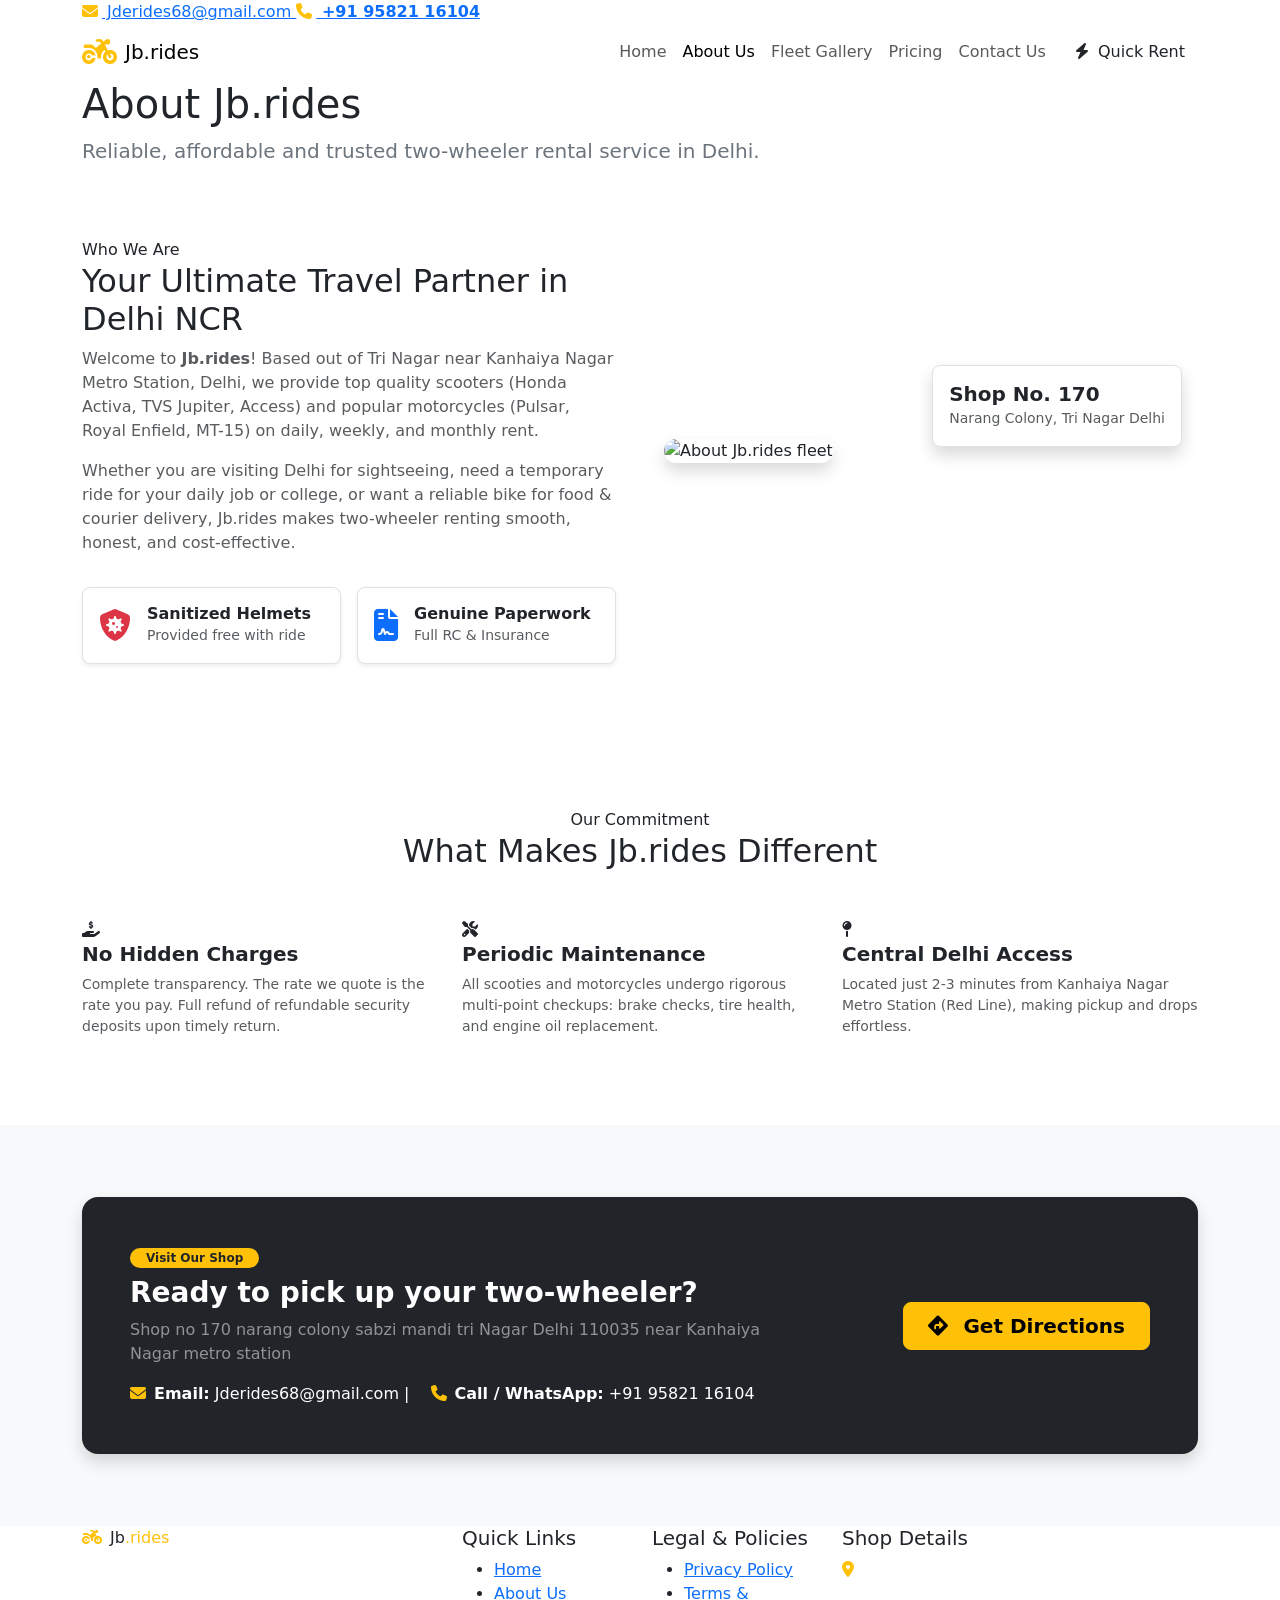
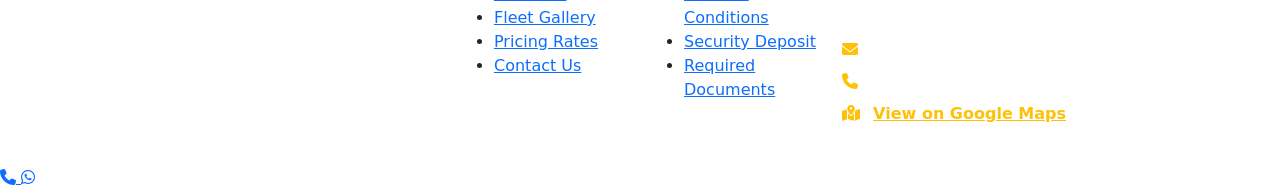
==== about.html @ 17b10fa1 "all pagfes add all pages add" ====
﻿<!DOCTYPE html>
<html lang="en">
<head>
  <meta charset="UTF-8">
  <meta name="viewport" content="width=device-width, initial-scale=1.0">
  <title>About Us - Jb.rides | Scooty & Bike Rentals in Delhi</title>
  <meta name="description" content="Learn more about Jb.rides - Delhi's trusted two-wheeler rental hub located at Tri Nagar near Kanhaiya Nagar Metro Station.">
  <!-- Bootstrap 5 CSS -->
  <link href="https://cdn.jsdelivr.net/npm/bootstrap@5.3.3/dist/css/bootstrap.min.css" rel="stylesheet">
  <!-- Font Awesome -->
  <link rel="stylesheet" href="https://cdnjs.cloudflare.com/ajax/libs/font-awesome/6.5.1/css/all.min.css">
  <!-- Google Fonts -->
  <link rel="preconnect" href="https://fonts.googleapis.com">
  <link rel="preconnect" href="https://fonts.gstatic.com" crossorigin>
  <link href="https://fonts.googleapis.com/css2?family=Poppins:wght@300;400;500;600;700;800&display=swap" rel="stylesheet">
  <!-- Custom CSS -->
  <link rel="stylesheet" href="css/style.css">
</head>
<body>

  <!-- Top Notification Bar (Location removed, mail & phone aligned to right) -->
  <div class="top-bar">
    <div class="container">
      <div class="top-bar-container">
        <a href="mailto:Jderides68@gmail.com">
          <i class="fa-solid fa-envelope me-1 text-warning"></i> Jderides68@gmail.com
        </a>
        <a href="tel:+919582116104" class="fw-semibold">
          <i class="fa-solid fa-phone me-1 text-warning"></i> +91 95821 16104
        </a>
      </div>
    </div>
  </div>

  <!-- Navbar -->
  <nav class="navbar navbar-expand-lg navbar-light navbar-custom sticky-top">
    <div class="container">
      <a class="navbar-brand d-flex align-items-center" href="index.html">
        <i class="fa-solid fa-motorcycle text-warning me-2 fs-3"></i>
        <span>Jb<span class="brand-badge">.rides</span></span>
      </a>
      <button class="navbar-toggler" type="button" data-bs-toggle="collapse" data-bs-target="#navbarMain">
        <span class="navbar-toggler-icon"></span>
      </button>
      <div class="collapse navbar-collapse" id="navbarMain">
        <ul class="navbar-nav ms-auto mb-2 mb-lg-0 align-items-lg-center">
          <li class="nav-item"><a class="nav-link" href="index.html">Home</a></li>
          <li class="nav-item"><a class="nav-link active" href="about.html">About Us</a></li>
          <li class="nav-item"><a class="nav-link" href="gallery.html">Fleet Gallery</a></li>
          <li class="nav-item"><a class="nav-link" href="pricing.html">Pricing</a></li>
          <li class="nav-item"><a class="nav-link" href="contact.html">Contact Us</a></li>
          <li class="nav-item ms-lg-2">
            <button class="btn btn-primary-custom" data-bs-toggle="modal" data-bs-target="#autoContactModal">
              <i class="fa-solid fa-bolt me-1"></i> Quick Rent
            </button>
          </li>
        </ul>
      </div>
    </div>
  </nav>

  <!-- Page Header -->
  <section class="page-header-banner">
    <div class="container">
      <h1>About Jb.rides</h1>
      <p class="lead mb-0 text-secondary">Reliable, affordable and trusted two-wheeler rental service in Delhi.</p>
    </div>
  </section>

  <!-- Story & About Content -->
  <section class="py-5">
    <div class="container py-4">
      <div class="row align-items-center g-5">
        <div class="col-lg-6">
          <span class="section-badge">Who We Are</span>
          <h2 class="section-title">Your Ultimate Travel Partner in Delhi NCR</h2>
          <p class="text-muted">
            Welcome to <strong>Jb.rides</strong>! Based out of Tri Nagar near Kanhaiya Nagar Metro Station, Delhi, we provide top quality scooters (Honda Activa, TVS Jupiter, Access) and popular motorcycles (Pulsar, Royal Enfield, MT-15) on daily, weekly, and monthly rent.
          </p>
          <p class="text-muted">
            Whether you are visiting Delhi for sightseeing, need a temporary ride for your daily job or college, or want a reliable bike for food & courier delivery, Jb.rides makes two-wheeler renting smooth, honest, and cost-effective.
          </p>

          <div class="row g-3 mt-3">
            <div class="col-sm-6">
              <div class="d-flex align-items-center gap-3 p-3 bg-white rounded-3 shadow-sm border">
                <i class="fa-solid fa-shield-virus fs-2 text-danger"></i>
                <div>
                  <h6 class="fw-bold mb-0">Sanitized Helmets</h6>
                  <small class="text-muted">Provided free with ride</small>
                </div>
              </div>
            </div>
            <div class="col-sm-6">
              <div class="d-flex align-items-center gap-3 p-3 bg-white rounded-3 shadow-sm border">
                <i class="fa-solid fa-file-contract fs-2 text-primary"></i>
                <div>
                  <h6 class="fw-bold mb-0">Genuine Paperwork</h6>
                  <small class="text-muted">Full RC & Insurance</small>
                </div>
              </div>
            </div>
          </div>
        </div>

        <div class="col-lg-6">
          <div class="position-relative">
            <img src="https://images.unsplash.com/photo-1558981403-c5f9899a28bc?auto=format&fit=crop&w=800&q=80" alt="About Jb.rides fleet" class="img-fluid rounded-4 shadow">
            <div class="position-absolute bottom-0 end-0 bg-white p-3 rounded-3 shadow m-3 border">
              <h5 class="fw-bold mb-0 text-dark">Shop No. 170</h5>
              <small class="text-muted">Narang Colony, Tri Nagar Delhi</small>
            </div>
          </div>
        </div>
      </div>
    </div>
  </section>

  <!-- Core Values -->
  <section class="py-5 bg-white">
    <div class="container py-4">
      <div class="text-center mb-5">
        <span class="section-badge">Our Commitment</span>
        <h2 class="section-title">What Makes Jb.rides Different</h2>
      </div>

      <div class="row g-4">
        <div class="col-md-4">
          <div class="feature-box">
            <div class="feature-icon-circle">
              <i class="fa-solid fa-hand-holding-dollar"></i>
            </div>
            <h5 class="fw-bold">No Hidden Charges</h5>
            <p class="text-muted small">Complete transparency. The rate we quote is the rate you pay. Full refund of refundable security deposits upon timely return.</p>
          </div>
        </div>

        <div class="col-md-4">
          <div class="feature-box">
            <div class="feature-icon-circle">
              <i class="fa-solid fa-screwdriver-wrench"></i>
            </div>
            <h5 class="fw-bold">Periodic Maintenance</h5>
            <p class="text-muted small">All scooties and motorcycles undergo rigorous multi-point checkups: brake checks, tire health, and engine oil replacement.</p>
          </div>
        </div>

        <div class="col-md-4">
          <div class="feature-box">
            <div class="feature-icon-circle">
              <i class="fa-solid fa-map-pin"></i>
            </div>
            <h5 class="fw-bold">Central Delhi Access</h5>
            <p class="text-muted small">Located just 2-3 minutes from Kanhaiya Nagar Metro Station (Red Line), making pickup and drops effortless.</p>
          </div>
        </div>
      </div>
    </div>
  </section>

  <!-- Store Location Snapshot -->
  <section class="py-5 bg-light">
    <div class="container py-4">
      <div class="p-4 p-md-5 bg-dark text-white rounded-4 shadow">
        <div class="row align-items-center g-4">
          <div class="col-lg-8">
            <span class="badge bg-warning text-dark px-3 py-1 rounded-pill fw-bold mb-2">Visit Our Shop</span>
            <h3 class="fw-bold mb-2">Ready to pick up your two-wheeler?</h3>
            <p class="text-white-50 mb-3">
              Shop no 170 narang colony sabzi mandi tri Nagar Delhi 110035 near Kanhaiya Nagar metro station
            </p>
            <p class="mb-0">
              <i class="fa-solid fa-envelope text-warning me-2"></i><strong>Email:</strong> Jderides68@gmail.com | 
              <i class="fa-solid fa-phone text-warning ms-3 me-2"></i><strong>Call / WhatsApp:</strong> +91 95821 16104
            </p>
          </div>
          <div class="col-lg-4 text-lg-end">
            <a href="https://maps.google.com/maps?q=28.6823969%2C77.1620749&z=17&hl=en" target="_blank" class="btn btn-warning btn-lg fw-bold px-4">
              <i class="fa-solid fa-diamond-turn-right me-2"></i> Get Directions
            </a>
          </div>
        </div>
      </div>
    </div>
  </section>

  <!-- Footer -->
  <footer class="site-footer">
    <div class="container">
      <div class="row g-4">
        <div class="col-lg-4 col-md-6">
          <div class="footer-brand">
            <i class="fa-solid fa-motorcycle text-warning me-2"></i>Jb<span class="text-warning">.rides</span>
          </div>
          <p class="text-white mb-4">
            Delhi's trusted self-drive scooter and motorcycle rental service. High-performing, fully inspected fleets for local travel, food delivery, and weekend escapes.
          </p>
          <div class="d-flex gap-3">
            <a href="#" class="text-white fs-5"><i class="fa-brands fa-facebook"></i></a>
            <a href="#" class="text-white fs-5"><i class="fa-brands fa-instagram"></i></a>
            <a href="https://wa.me/919582116104" class="text-white fs-5"><i class="fa-brands fa-whatsapp"></i></a>
          </div>
        </div>

        <div class="col-lg-2 col-md-6">
          <h5 class="footer-heading">Quick Links</h5>
          <ul class="footer-links">
            <li><a href="index.html">Home</a></li>
            <li><a href="about.html">About Us</a></li>
            <li><a href="gallery.html">Fleet Gallery</a></li>
            <li><a href="pricing.html">Pricing Rates</a></li>
            <li><a href="contact.html">Contact Us</a></li>
          </ul>
        </div>

        <div class="col-lg-2 col-md-6">
          <h5 class="footer-heading">Legal & Policies</h5>
          <ul class="footer-links">
            <li><a href="privacy-policy.html">Privacy Policy</a></li>
            <li><a href="terms.html">Terms & Conditions</a></li>
            <li><a href="terms.html#deposit">Security Deposit</a></li>
            <li><a href="terms.html#documents">Required Documents</a></li>
          </ul>
        </div>

        <div class="col-lg-4 col-md-6">
          <h5 class="footer-heading">Shop Details</h5>
          <p class="text-white mb-2">
            <i class="fa-solid fa-location-dot text-warning me-2"></i>
            <strong class="text-white">Shop no 170 narang colony sabzi mandi tri Nagar Delhi 110035 near Kanhaiya Nagar metro station</strong>
          </p>
          <p class="text-white mb-2">
            <i class="fa-solid fa-envelope text-warning me-2"></i>
            <a href="mailto:Jderides68@gmail.com" class="text-white text-decoration-none">Jderides68@gmail.com</a>
          </p>
          <p class="text-white mb-2">
            <i class="fa-solid fa-phone text-warning me-2"></i>
            <a href="tel:+919582116104" class="text-white text-decoration-none">+91 95821 16104</a>
          </p>
          <p class="text-white">
            <i class="fa-solid fa-map-marked-alt text-warning me-2"></i>
            <a href="https://maps.google.com/maps?q=28.6823969%2C77.1620749&z=17&hl=en" target="_blank" class="text-warning text-decoration-underline fw-bold">View on Google Maps</a>
          </p>
        </div>
      </div>

      <div class="footer-bottom d-flex flex-wrap justify-content-between align-items-center">
        <p class="mb-0 text-white">© <span id="currentYear"></span> <strong>Jb.rides</strong>. All Rights Reserved.</p>
        <div class="d-flex gap-3">
          <a href="privacy-policy.html" class="text-white text-decoration-none">Privacy Policy</a>
          <span class="text-white">|</span>
          <a href="terms.html" class="text-white text-decoration-none">Terms & Conditions</a>
        </div>
      </div>
    </div>
  </footer>

  <!-- Floating Direct Contact Action Buttons -->
  <a href="tel:+919582116104" class="floating-call" title="Call Jb.rides Owner">
    <i class="fa-solid fa-phone"></i>
  </a>
  <a href="https://wa.me/919582116104?text=Hi%20Jb.rides,%20I%20want%20to%20rent%20a%20scooter%20or%20bike" class="floating-whatsapp" target="_blank" title="WhatsApp Jb.rides">
    <i class="fa-brands fa-whatsapp"></i>
  </a>

  <!-- AUTO OPEN CONTACT MODAL ON FIRST TIME OPENING WEBSITE -->
  <div class="modal fade" id="autoContactModal" tabindex="-1" aria-labelledby="autoContactModalLabel" aria-hidden="true">
    <div class="modal-dialog modal-dialog-centered">
      <div class="modal-content">
        <div class="modal-header">
          <div>
            <h5 class="modal-title fw-bold mb-0" id="autoContactModalLabel">
              <i class="fa-solid fa-tag text-warning me-2"></i>Get Best Rent Offer | Jb.rides
            </h5>
            <small class="text-white-50">Instant Call Back & Special Discount</small>
          </div>
          <button type="button" class="btn-close btn-close-white" data-bs-dismiss="modal" aria-label="Close"></button>
        </div>
        <div class="modal-body">
          <p class="small text-muted mb-3">
            Looking for a scooty or bike on rent in Delhi? Send us your requirement or call us directly!
          </p>

          <form class="rental-booking-form">
            <div class="mb-3">
              <label class="form-label small fw-semibold">Your Name *</label>
              <input type="text" name="customer_name" class="form-control" placeholder="Enter your name" required>
            </div>
            <div class="mb-3">
              <label class="form-label small fw-semibold">Mobile Number *</label>
              <input type="tel" name="customer_phone" class="form-control" placeholder="Your WhatsApp / Calling number" required>
            </div>
            <div class="row g-2 mb-3">
              <div class="col-6">
                <label class="form-label small fw-semibold">Vehicle</label>
                <select name="vehicle_type" class="form-select" required>
                  <option value="Scooty (Activa / Jupiter)">Scooty (Activa/Jupiter)</option>
                  <option value="Bike (Pulsar / Sport)">Bike (Pulsar/Sports)</option>
                  <option value="Royal Enfield Cruiser">Royal Enfield Cruiser</option>
                  <option value="Other">Any Available</option>
                </select>
              </div>
              <div class="col-6">
                <label class="form-label small fw-semibold">Duration</label>
                <select name="rental_duration" class="form-select">
                  <option value="1 Day">1 Day</option>
                  <option value="2-3 Days">2-3 Days</option>
                  <option value="1 Week">1 Week</option>
                  <option value="Monthly">Monthly</option>
                </select>
              </div>
            </div>
            <div class="mb-3">
              <label class="form-label small fw-semibold">Pickup Date</label>
              <input type="date" name="pickup_date" class="form-control">
            </div>

            <div class="d-grid gap-2">
              <button type="submit" class="btn btn-primary-custom">
                <i class="fa-brands fa-whatsapp me-2"></i> Submit & Chat on WhatsApp
              </button>
              <a href="tel:+919582116104" class="btn btn-outline-dark">
                <i class="fa-solid fa-phone me-2 text-danger"></i> Call Owner Directly: +91 95821 16104
              </a>
            </div>

            <div class="form-alert"></div>
          </form>

          <div class="mt-3 text-center small text-muted border-top pt-2">
            <i class="fa-solid fa-location-dot text-danger me-1"></i> Near Kanhaiya Nagar Metro Station, Tri Nagar Delhi
          </div>
        </div>
      </div>
    </div>
  </div>

  <!-- Bootstrap JS Bundle -->
  <script src="https://cdn.jsdelivr.net/npm/bootstrap@5.3.3/dist/js/bootstrap.bundle.min.js"></script>
  <!-- Custom JS -->
  <script src="js/main.js"></script>
</body>
</html>
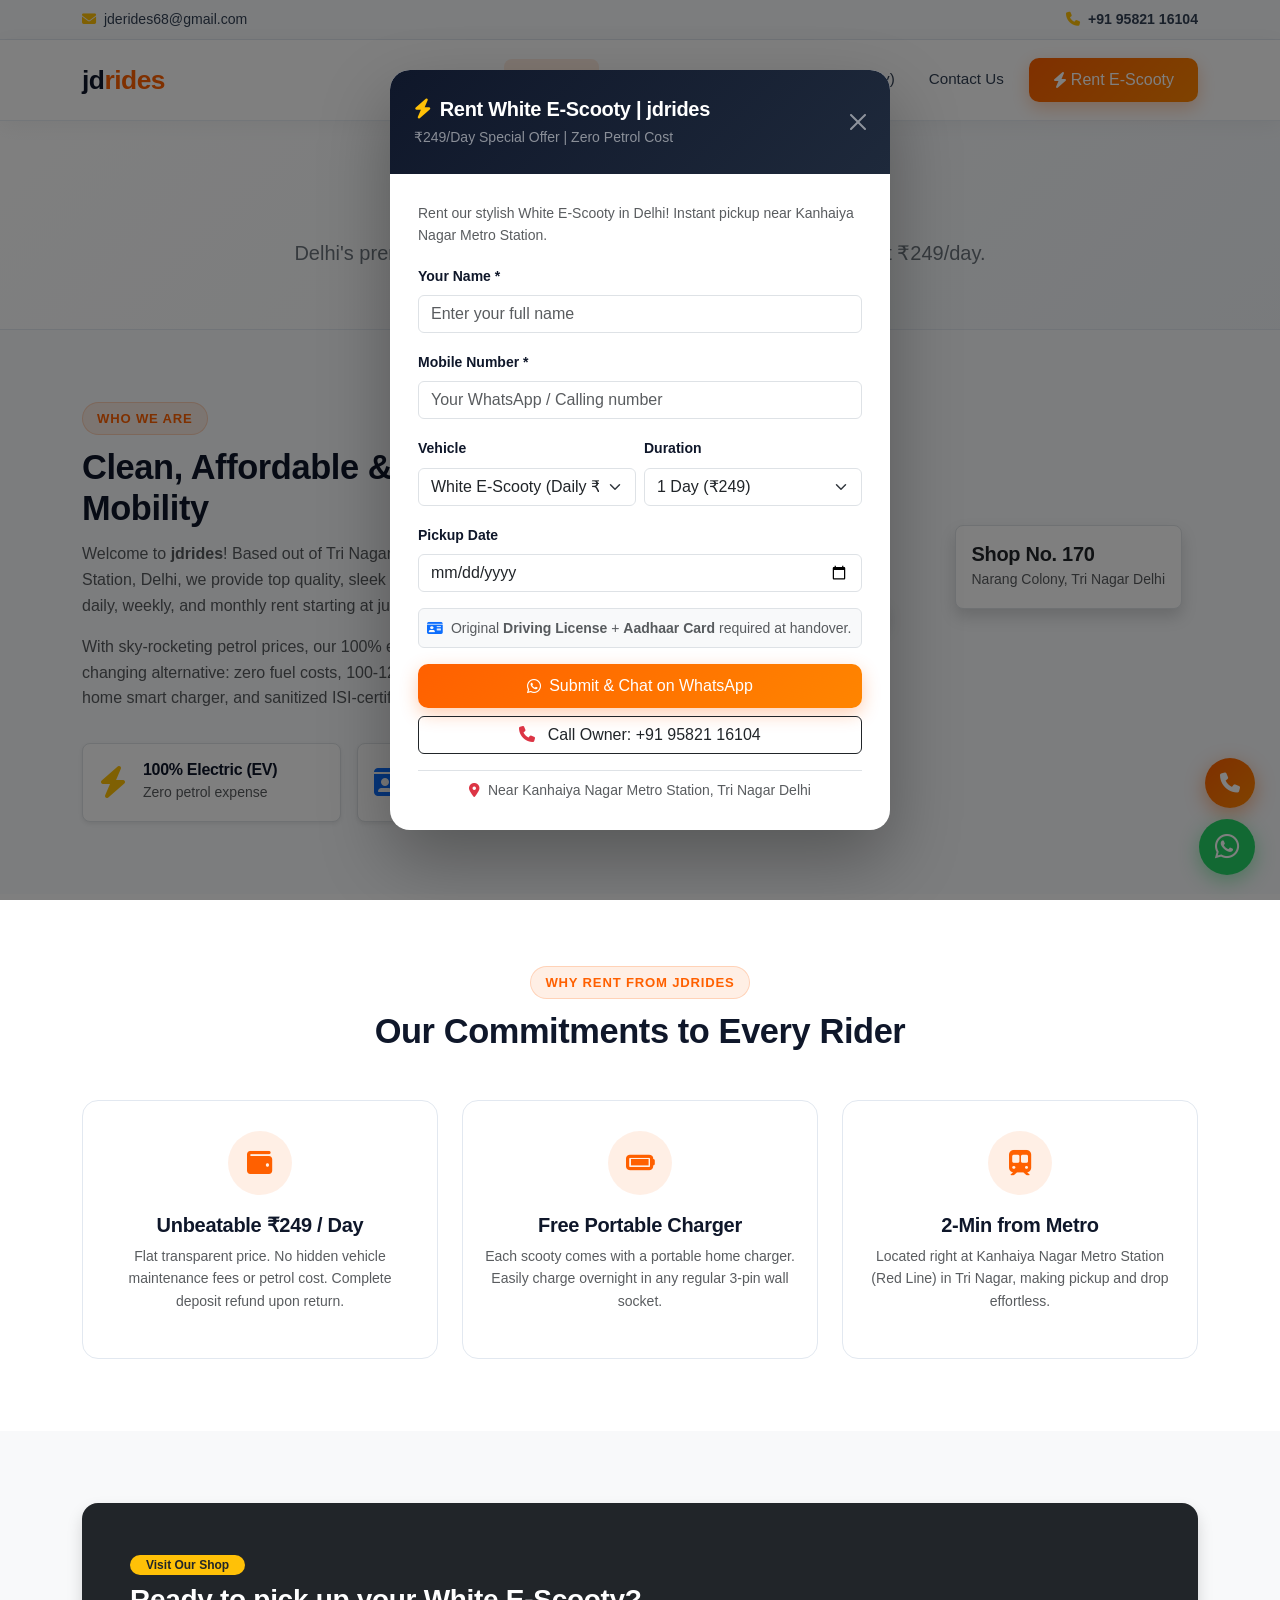
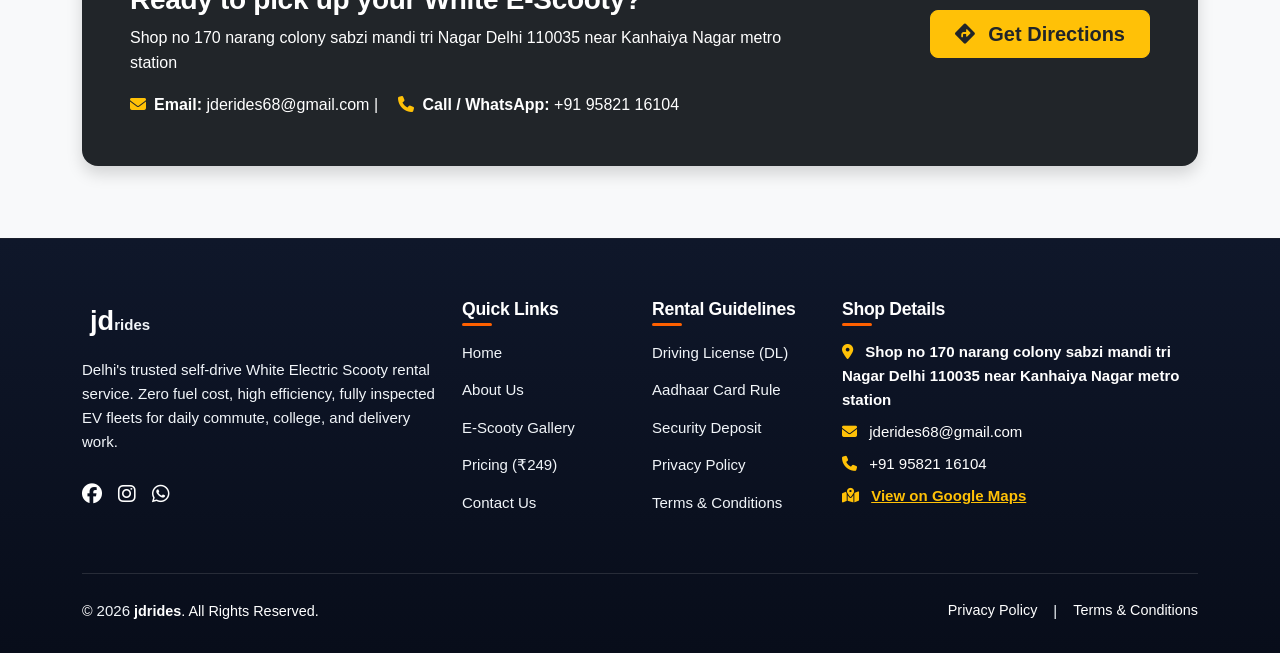
==== commit fab16885: "new changes new changes" ====
--- a/about.html
+++ b/about.html
@@ -3,8 +3,8 @@
 <head>
   <meta charset="UTF-8">
   <meta name="viewport" content="width=device-width, initial-scale=1.0">
-  <title>About Us - Jb.rides | Scooty & Bike Rentals in Delhi</title>
-  <meta name="description" content="Learn more about Jb.rides - Delhi's trusted two-wheeler rental hub located at Tri Nagar near Kanhaiya Nagar Metro Station.">
+  <title>About Us - jdrides | White E-Scooty Rental in Delhi</title>
+  <meta name="description" content="Learn more about jdrides - Delhi's trusted White Electric Scooty rental service located at Tri Nagar near Kanhaiya Nagar Metro Station. Rent at ₹249/day.">
   <!-- Bootstrap 5 CSS -->
   <link href="https://cdn.jsdelivr.net/npm/bootstrap@5.3.3/dist/css/bootstrap.min.css" rel="stylesheet">
   <!-- Font Awesome -->
@@ -18,12 +18,12 @@
 </head>
 <body>
 
-  <!-- Top Notification Bar (Location removed, mail & phone aligned to right) -->
+  <!-- Top Notification Bar (Mail Left, Phone Right) -->
   <div class="top-bar">
     <div class="container">
       <div class="top-bar-container">
-        <a href="mailto:Jderides68@gmail.com">
-          <i class="fa-solid fa-envelope me-1 text-warning"></i> Jderides68@gmail.com
+        <a href="mailto:jderides68@gmail.com">
+          <i class="fa-solid fa-envelope me-1 text-warning"></i> jderides68@gmail.com
         </a>
         <a href="tel:+919582116104" class="fw-semibold">
           <i class="fa-solid fa-phone me-1 text-warning"></i> +91 95821 16104
@@ -32,12 +32,12 @@
     </div>
   </div>
 
-  <!-- Navbar -->
+  <!-- Navbar (Crisp Light Header) -->
   <nav class="navbar navbar-expand-lg navbar-light navbar-custom sticky-top">
     <div class="container">
       <a class="navbar-brand d-flex align-items-center" href="index.html">
-        <i class="fa-solid fa-motorcycle text-warning me-2 fs-3"></i>
-        <span>Jb<span class="brand-badge">.rides</span></span>
+        <span class="scooty-icon"><i class="fa-solid fa-moped"></i></span>
+        <span>jd<span class="brand-badge">rides</span></span>
       </a>
       <button class="navbar-toggler" type="button" data-bs-toggle="collapse" data-bs-target="#navbarMain">
         <span class="navbar-toggler-icon"></span>
@@ -46,12 +46,12 @@
         <ul class="navbar-nav ms-auto mb-2 mb-lg-0 align-items-lg-center">
           <li class="nav-item"><a class="nav-link" href="index.html">Home</a></li>
           <li class="nav-item"><a class="nav-link active" href="about.html">About Us</a></li>
-          <li class="nav-item"><a class="nav-link" href="gallery.html">Fleet Gallery</a></li>
-          <li class="nav-item"><a class="nav-link" href="pricing.html">Pricing</a></li>
+          <li class="nav-item"><a class="nav-link" href="gallery.html">E-Scooty Gallery</a></li>
+          <li class="nav-item"><a class="nav-link" href="pricing.html">Pricing (₹249/Day)</a></li>
           <li class="nav-item"><a class="nav-link" href="contact.html">Contact Us</a></li>
           <li class="nav-item ms-lg-2">
             <button class="btn btn-primary-custom" data-bs-toggle="modal" data-bs-target="#autoContactModal">
-              <i class="fa-solid fa-bolt me-1"></i> Quick Rent
+              <i class="fa-solid fa-bolt me-1"></i> Rent E-Scooty
             </button>
           </li>
         </ul>
@@ -62,8 +62,8 @@
   <!-- Page Header -->
   <section class="page-header-banner">
     <div class="container">
-      <h1>About Jb.rides</h1>
-      <p class="lead mb-0 text-secondary">Reliable, affordable and trusted two-wheeler rental service in Delhi.</p>
+      <h1>About jdrides</h1>
+      <p class="lead mb-0 text-secondary">Delhi's premier self-drive White Electric Scooty rental service at just ₹249/day.</p>
     </div>
   </section>
 
@@ -73,30 +73,30 @@
       <div class="row align-items-center g-5">
         <div class="col-lg-6">
           <span class="section-badge">Who We Are</span>
-          <h2 class="section-title">Your Ultimate Travel Partner in Delhi NCR</h2>
+          <h2 class="section-title">Clean, Affordable & Smart Urban Mobility</h2>
           <p class="text-muted">
-            Welcome to <strong>Jb.rides</strong>! Based out of Tri Nagar near Kanhaiya Nagar Metro Station, Delhi, we provide top quality scooters (Honda Activa, TVS Jupiter, Access) and popular motorcycles (Pulsar, Royal Enfield, MT-15) on daily, weekly, and monthly rent.
+            Welcome to <strong>jdrides</strong>! Based out of Tri Nagar near Kanhaiya Nagar Metro Station, Delhi, we provide top quality, sleek <strong>White Electric Scooties</strong> on daily, weekly, and monthly rent starting at just <strong>₹249/day</strong>.
           </p>
           <p class="text-muted">
-            Whether you are visiting Delhi for sightseeing, need a temporary ride for your daily job or college, or want a reliable bike for food & courier delivery, Jb.rides makes two-wheeler renting smooth, honest, and cost-effective.
+            With sky-rocketing petrol prices, our 100% electric fleet offers a game-changing alternative: zero fuel costs, 100-120 KM range per charge, free home smart charger, and sanitized ISI-certified helmet included.
           </p>
 
           <div class="row g-3 mt-3">
             <div class="col-sm-6">
               <div class="d-flex align-items-center gap-3 p-3 bg-white rounded-3 shadow-sm border">
-                <i class="fa-solid fa-shield-virus fs-2 text-danger"></i>
+                <i class="fa-solid fa-bolt fs-2 text-warning"></i>
                 <div>
-                  <h6 class="fw-bold mb-0">Sanitized Helmets</h6>
-                  <small class="text-muted">Provided free with ride</small>
+                  <h6 class="fw-bold mb-0">100% Electric (EV)</h6>
+                  <small class="text-muted">Zero petrol expense</small>
                 </div>
               </div>
             </div>
             <div class="col-sm-6">
               <div class="d-flex align-items-center gap-3 p-3 bg-white rounded-3 shadow-sm border">
-                <i class="fa-solid fa-file-contract fs-2 text-primary"></i>
+                <i class="fa-solid fa-id-card fs-2 text-primary"></i>
                 <div>
-                  <h6 class="fw-bold mb-0">Genuine Paperwork</h6>
-                  <small class="text-muted">Full RC & Insurance</small>
+                  <h6 class="fw-bold mb-0">DL + Aadhar Card</h6>
+                  <small class="text-muted">Quick 2-min verification</small>
                 </div>
               </div>
             </div>
@@ -105,7 +105,7 @@
 
         <div class="col-lg-6">
           <div class="position-relative">
-            <img src="https://images.unsplash.com/photo-1558981403-c5f9899a28bc?auto=format&fit=crop&w=800&q=80" alt="About Jb.rides fleet" class="img-fluid rounded-4 shadow">
+            <img src="images/escooty-white-1.jpg" alt="About jdrides White E-Scooty" class="img-fluid rounded-4 shadow">
             <div class="position-absolute bottom-0 end-0 bg-white p-3 rounded-3 shadow m-3 border">
               <h5 class="fw-bold mb-0 text-dark">Shop No. 170</h5>
               <small class="text-muted">Narang Colony, Tri Nagar Delhi</small>
@@ -120,38 +120,38 @@
   <section class="py-5 bg-white">
     <div class="container py-4">
       <div class="text-center mb-5">
-        <span class="section-badge">Our Commitment</span>
-        <h2 class="section-title">What Makes Jb.rides Different</h2>
+        <span class="section-badge">Why Rent from jdrides</span>
+        <h2 class="section-title">Our Commitments to Every Rider</h2>
       </div>
 
       <div class="row g-4">
         <div class="col-md-4">
           <div class="feature-box">
             <div class="feature-icon-circle">
-              <i class="fa-solid fa-hand-holding-dollar"></i>
-            </div>
-            <h5 class="fw-bold">No Hidden Charges</h5>
-            <p class="text-muted small">Complete transparency. The rate we quote is the rate you pay. Full refund of refundable security deposits upon timely return.</p>
+              <i class="fa-solid fa-wallet"></i>
+            </div>
+            <h5>Unbeatable ₹249 / Day</h5>
+            <p class="text-muted small">Flat transparent price. No hidden vehicle maintenance fees or petrol cost. Complete deposit refund upon return.</p>
           </div>
         </div>
 
         <div class="col-md-4">
           <div class="feature-box">
             <div class="feature-icon-circle">
-              <i class="fa-solid fa-screwdriver-wrench"></i>
-            </div>
-            <h5 class="fw-bold">Periodic Maintenance</h5>
-            <p class="text-muted small">All scooties and motorcycles undergo rigorous multi-point checkups: brake checks, tire health, and engine oil replacement.</p>
+              <i class="fa-solid fa-battery-full"></i>
+            </div>
+            <h5>Free Portable Charger</h5>
+            <p class="text-muted small">Each scooty comes with a portable home charger. Easily charge overnight in any regular 3-pin wall socket.</p>
           </div>
         </div>
 
         <div class="col-md-4">
           <div class="feature-box">
             <div class="feature-icon-circle">
-              <i class="fa-solid fa-map-pin"></i>
-            </div>
-            <h5 class="fw-bold">Central Delhi Access</h5>
-            <p class="text-muted small">Located just 2-3 minutes from Kanhaiya Nagar Metro Station (Red Line), making pickup and drops effortless.</p>
+              <i class="fa-solid fa-train-subway"></i>
+            </div>
+            <h5>2-Min from Metro</h5>
+            <p class="text-muted small">Located right at Kanhaiya Nagar Metro Station (Red Line) in Tri Nagar, making pickup and drop effortless.</p>
           </div>
         </div>
       </div>
@@ -165,17 +165,17 @@
         <div class="row align-items-center g-4">
           <div class="col-lg-8">
             <span class="badge bg-warning text-dark px-3 py-1 rounded-pill fw-bold mb-2">Visit Our Shop</span>
-            <h3 class="fw-bold mb-2">Ready to pick up your two-wheeler?</h3>
-            <p class="text-white-50 mb-3">
+            <h3 class="fw-bold mb-2 text-white">Ready to pick up your White E-Scooty?</h3>
+            <p class="text-white mb-3">
               Shop no 170 narang colony sabzi mandi tri Nagar Delhi 110035 near Kanhaiya Nagar metro station
             </p>
-            <p class="mb-0">
-              <i class="fa-solid fa-envelope text-warning me-2"></i><strong>Email:</strong> Jderides68@gmail.com | 
+            <p class="mb-0 text-white">
+              <i class="fa-solid fa-envelope text-warning me-2"></i><strong>Email:</strong> jderides68@gmail.com | 
               <i class="fa-solid fa-phone text-warning ms-3 me-2"></i><strong>Call / WhatsApp:</strong> +91 95821 16104
             </p>
           </div>
           <div class="col-lg-4 text-lg-end">
-            <a href="https://maps.google.com/maps?q=28.6823969%2C77.1620749&z=17&hl=en" target="_blank" class="btn btn-warning btn-lg fw-bold px-4">
+            <a href="https://maps.google.com/maps?q=28.6823969%2C77.1620749&z=17&hl=en" target="_blank" class="btn btn-warning btn-lg fw-bold px-4 text-dark">
               <i class="fa-solid fa-diamond-turn-right me-2"></i> Get Directions
             </a>
           </div>
@@ -190,10 +190,10 @@
       <div class="row g-4">
         <div class="col-lg-4 col-md-6">
           <div class="footer-brand">
-            <i class="fa-solid fa-motorcycle text-warning me-2"></i>Jb<span class="text-warning">.rides</span>
+            <i class="fa-solid fa-moped text-warning me-2"></i>jd<span class="text-warning">rides</span>
           </div>
           <p class="text-white mb-4">
-            Delhi's trusted self-drive scooter and motorcycle rental service. High-performing, fully inspected fleets for local travel, food delivery, and weekend escapes.
+            Delhi's trusted self-drive White Electric Scooty rental service. Zero fuel cost, high efficiency, fully inspected EV fleets for daily commute, college, and delivery work.
           </p>
           <div class="d-flex gap-3">
             <a href="#" class="text-white fs-5"><i class="fa-brands fa-facebook"></i></a>
@@ -207,19 +207,20 @@
           <ul class="footer-links">
             <li><a href="index.html">Home</a></li>
             <li><a href="about.html">About Us</a></li>
-            <li><a href="gallery.html">Fleet Gallery</a></li>
-            <li><a href="pricing.html">Pricing Rates</a></li>
+            <li><a href="gallery.html">E-Scooty Gallery</a></li>
+            <li><a href="pricing.html">Pricing (₹249)</a></li>
             <li><a href="contact.html">Contact Us</a></li>
           </ul>
         </div>
 
         <div class="col-lg-2 col-md-6">
-          <h5 class="footer-heading">Legal & Policies</h5>
+          <h5 class="footer-heading">Rental Guidelines</h5>
           <ul class="footer-links">
+            <li><a href="terms.html">Driving License (DL)</a></li>
+            <li><a href="terms.html">Aadhaar Card Rule</a></li>
+            <li><a href="pricing.html">Security Deposit</a></li>
             <li><a href="privacy-policy.html">Privacy Policy</a></li>
             <li><a href="terms.html">Terms & Conditions</a></li>
-            <li><a href="terms.html#deposit">Security Deposit</a></li>
-            <li><a href="terms.html#documents">Required Documents</a></li>
           </ul>
         </div>
 
@@ -231,7 +232,7 @@
           </p>
           <p class="text-white mb-2">
             <i class="fa-solid fa-envelope text-warning me-2"></i>
-            <a href="mailto:Jderides68@gmail.com" class="text-white text-decoration-none">Jderides68@gmail.com</a>
+            <a href="mailto:jderides68@gmail.com" class="text-white text-decoration-none">jderides68@gmail.com</a>
           </p>
           <p class="text-white mb-2">
             <i class="fa-solid fa-phone text-warning me-2"></i>
@@ -245,7 +246,7 @@
       </div>
 
       <div class="footer-bottom d-flex flex-wrap justify-content-between align-items-center">
-        <p class="mb-0 text-white">© <span id="currentYear"></span> <strong>Jb.rides</strong>. All Rights Reserved.</p>
+        <p class="mb-0 text-white">© <span id="currentYear"></span> <strong>jdrides</strong>. All Rights Reserved.</p>
         <div class="d-flex gap-3">
           <a href="privacy-policy.html" class="text-white text-decoration-none">Privacy Policy</a>
           <span class="text-white">|</span>
@@ -256,10 +257,10 @@
   </footer>
 
   <!-- Floating Direct Contact Action Buttons -->
-  <a href="tel:+919582116104" class="floating-call" title="Call Jb.rides Owner">
+  <a href="tel:+919582116104" class="floating-call" title="Call jdrides Owner">
     <i class="fa-solid fa-phone"></i>
   </a>
-  <a href="https://wa.me/919582116104?text=Hi%20Jb.rides,%20I%20want%20to%20rent%20a%20scooter%20or%20bike" class="floating-whatsapp" target="_blank" title="WhatsApp Jb.rides">
+  <a href="https://wa.me/919582116104?text=Hi%20jdrides,%20I%20want%20to%20rent%20the%20White%20E-Scooty%20for%20Rs.249/day" class="floating-whatsapp" target="_blank" title="WhatsApp jdrides">
     <i class="fa-brands fa-whatsapp"></i>
   </a>
 
@@ -269,22 +270,22 @@
       <div class="modal-content">
         <div class="modal-header">
           <div>
-            <h5 class="modal-title fw-bold mb-0" id="autoContactModalLabel">
-              <i class="fa-solid fa-tag text-warning me-2"></i>Get Best Rent Offer | Jb.rides
+            <h5 class="modal-title fw-bold mb-0 text-white" id="autoContactModalLabel">
+              <i class="fa-solid fa-bolt text-warning me-2"></i>Rent White E-Scooty | jdrides
             </h5>
-            <small class="text-white-50">Instant Call Back & Special Discount</small>
+            <small class="text-white-50">₹249/Day Special Offer | Zero Petrol Cost</small>
           </div>
           <button type="button" class="btn-close btn-close-white" data-bs-dismiss="modal" aria-label="Close"></button>
         </div>
         <div class="modal-body">
           <p class="small text-muted mb-3">
-            Looking for a scooty or bike on rent in Delhi? Send us your requirement or call us directly!
+            Rent our stylish White E-Scooty in Delhi! Instant pickup near Kanhaiya Nagar Metro Station.
           </p>
 
           <form class="rental-booking-form">
             <div class="mb-3">
               <label class="form-label small fw-semibold">Your Name *</label>
-              <input type="text" name="customer_name" class="form-control" placeholder="Enter your name" required>
+              <input type="text" name="customer_name" class="form-control" placeholder="Enter your full name" required>
             </div>
             <div class="mb-3">
               <label class="form-label small fw-semibold">Mobile Number *</label>
@@ -294,25 +295,30 @@
               <div class="col-6">
                 <label class="form-label small fw-semibold">Vehicle</label>
                 <select name="vehicle_type" class="form-select" required>
-                  <option value="Scooty (Activa / Jupiter)">Scooty (Activa/Jupiter)</option>
-                  <option value="Bike (Pulsar / Sport)">Bike (Pulsar/Sports)</option>
-                  <option value="Royal Enfield Cruiser">Royal Enfield Cruiser</option>
-                  <option value="Other">Any Available</option>
+                  <option value="White E-Scooty (Daily ₹249)" selected>White E-Scooty (Daily ₹249)</option>
+                  <option value="White E-Scooty (Weekly ₹1499)">White E-Scooty (Weekly ₹1499)</option>
+                  <option value="White E-Scooty (Monthly ₹4999)">White E-Scooty (Monthly ₹4999)</option>
                 </select>
               </div>
               <div class="col-6">
                 <label class="form-label small fw-semibold">Duration</label>
                 <select name="rental_duration" class="form-select">
-                  <option value="1 Day">1 Day</option>
+                  <option value="1 Day (₹249)">1 Day (₹249)</option>
                   <option value="2-3 Days">2-3 Days</option>
-                  <option value="1 Week">1 Week</option>
-                  <option value="Monthly">Monthly</option>
+                  <option value="1 Week (₹1499)">1 Week (₹1499)</option>
+                  <option value="Monthly (₹4999)">Monthly (₹4999)</option>
                 </select>
               </div>
             </div>
             <div class="mb-3">
               <label class="form-label small fw-semibold">Pickup Date</label>
               <input type="date" name="pickup_date" class="form-control">
+            </div>
+
+            <div class="mb-3">
+              <div class="p-2 bg-light rounded small text-muted border">
+                <i class="fa-solid fa-id-card text-primary me-1"></i> Original <strong>Driving License</strong> + <strong>Aadhaar Card</strong> required at handover.
+              </div>
             </div>
 
             <div class="d-grid gap-2">
@@ -320,7 +326,7 @@
                 <i class="fa-brands fa-whatsapp me-2"></i> Submit & Chat on WhatsApp
               </button>
               <a href="tel:+919582116104" class="btn btn-outline-dark">
-                <i class="fa-solid fa-phone me-2 text-danger"></i> Call Owner Directly: +91 95821 16104
+                <i class="fa-solid fa-phone me-2 text-danger"></i> Call Owner: +91 95821 16104
               </a>
             </div>
 
@@ -342,6 +348,3 @@
 </body>
 </html>
 
-
-
-
--- a/css/style.css
+++ b/css/style.css
@@ -0,0 +1,696 @@
+/* ==========================================================================
+   Jb.rides - Premium Automotive & Two-Wheeler Rental Theme (Light & Sleek)
+   ========================================================================== */
+
+:root {
+  --primary-color: #ff6000;
+  --primary-hover: #e65100;
+  --primary-gradient: linear-gradient(135deg, #ff6000 0%, #ff8500 100%);
+  --secondary-color: #0f172a;
+  --header-bg: #ffffff;
+  --top-bar-bg: #f8fafc;
+  --accent-gold: #ffb703;
+  --light-bg: #f8fafc;
+  --card-border: #e2e8f0;
+  --text-primary: #0f172a;
+  --text-muted: #64748b;
+  --white-pure: #ffffff;
+}
+
+body {
+  font-family: 'Poppins', -apple-system, BlinkMacSystemFont, 'Segoe UI', Roboto, sans-serif;
+  color: var(--text-primary);
+  background-color: var(--light-bg);
+  overflow-x: hidden;
+  line-height: 1.6;
+}
+
+/* ---------------- Heading Weight Tuning (Lighter, Modern & Sleek) ---------------- */
+h1, h2, h3, h4, h5, h6 {
+  font-weight: 600;
+  letter-spacing: -0.3px;
+  color: #0f172a;
+}
+
+/* ---------------- Top Notification Bar (Mail Left, Phone Right) ---------------- */
+.top-bar {
+  background: var(--top-bar-bg);
+  font-size: 0.88rem;
+  padding: 8px 0;
+  border-bottom: 1px solid var(--card-border);
+}
+
+.top-bar .top-bar-container {
+  display: flex;
+  align-items: center;
+  justify-content: space-between;
+  width: 100%;
+}
+
+.top-bar a {
+  color: #334155;
+  text-decoration: none;
+  transition: color 0.2s ease;
+  font-weight: 500;
+}
+
+.top-bar a:hover {
+  color: var(--primary-color);
+}
+
+/* ---------------- Crisp Light Navbar ---------------- */
+.navbar-custom {
+  background: rgba(255, 255, 255, 0.98);
+  backdrop-filter: blur(12px);
+  padding: 14px 0;
+  box-shadow: 0 4px 20px rgba(0, 0, 0, 0.05);
+  border-bottom: 1px solid rgba(226, 232, 240, 0.8);
+}
+
+.navbar-brand {
+  font-weight: 700;
+  font-size: 1.65rem;
+  letter-spacing: -0.5px;
+  color: #0f172a !important;
+}
+
+.navbar-brand .brand-badge {
+  color: var(--primary-color);
+}
+
+.nav-link {
+  color: #334155 !important;
+  font-weight: 500;
+  font-size: 0.95rem;
+  margin: 0 3px;
+  padding: 8px 14px !important;
+  border-radius: 8px;
+  transition: all 0.25s ease;
+}
+
+.nav-link:hover {
+  color: var(--primary-color) !important;
+  background: rgba(255, 96, 0, 0.08);
+}
+
+.nav-link.active {
+  color: var(--primary-color) !important;
+  background: rgba(255, 96, 0, 0.12);
+  font-weight: 600;
+}
+
+/* ---------------- Custom Buttons ---------------- */
+.btn-primary-custom {
+  background: var(--primary-gradient);
+  color: #ffffff !important;
+  border: none;
+  font-weight: 500;
+  border-radius: 10px;
+  padding: 10px 24px;
+  box-shadow: 0 6px 18px rgba(255, 96, 0, 0.3);
+  transition: all 0.3s cubic-bezier(0.165, 0.84, 0.44, 1);
+  display: inline-flex;
+  align-items: center;
+  justify-content: center;
+}
+
+.btn-primary-custom:hover {
+  background: linear-gradient(135deg, #e65100 0%, #ff7700 100%);
+  transform: translateY(-2px);
+  box-shadow: 0 8px 24px rgba(255, 96, 0, 0.45);
+}
+
+.btn-outline-custom {
+  border: 2px solid var(--primary-color);
+  color: var(--primary-color);
+  background: transparent;
+  font-weight: 500;
+  border-radius: 10px;
+  padding: 8px 22px;
+  transition: all 0.3s ease;
+}
+
+.btn-outline-custom:hover {
+  background: var(--primary-color);
+  color: #ffffff;
+  box-shadow: 0 4px 15px rgba(255, 96, 0, 0.3);
+}
+
+/* ---------------- Fresh Light Hero Section ---------------- */
+.hero-section {
+  position: relative;
+  background: radial-gradient(circle at 15% 30%, rgba(255, 96, 0, 0.08) 0%, transparent 60%),
+              linear-gradient(135deg, rgba(255, 255, 255, 0.94) 0%, rgba(248, 250, 252, 0.88) 100%),
+              url('https://images.unsplash.com/photo-1558981403-c5f9899a28bc?auto=format&fit=crop&w=1800&q=80') center/cover no-repeat;
+  min-height: 84vh;
+  display: flex;
+  align-items: center;
+  color: #0f172a;
+  padding: 65px 0;
+  overflow: hidden;
+  border-bottom: 1px solid var(--card-border);
+}
+
+.hero-title {
+  font-size: 3rem;
+  font-weight: 600;
+  line-height: 1.2;
+  letter-spacing: -0.8px;
+  color: #0f172a;
+}
+
+.hero-subtitle {
+  font-size: 1.1rem;
+  font-weight: 400;
+  color: #475569;
+  margin-bottom: 25px;
+  max-width: 620px;
+  line-height: 1.65;
+}
+
+.hero-booking-card {
+  background: #ffffff;
+  border-radius: 20px;
+  padding: 28px;
+  box-shadow: 0 20px 45px rgba(0, 0, 0, 0.07);
+  color: var(--text-primary);
+  border: 1px solid var(--card-border);
+}
+
+/* ---------------- Section Badges & Titles ---------------- */
+.section-badge {
+  display: inline-block;
+  padding: 5px 14px;
+  background: rgba(255, 96, 0, 0.1);
+  color: var(--primary-color);
+  font-weight: 600;
+  font-size: 0.82rem;
+  border-radius: 30px;
+  margin-bottom: 12px;
+  text-transform: uppercase;
+  letter-spacing: 0.8px;
+  border: 1px solid rgba(255, 96, 0, 0.2);
+}
+
+.section-title {
+  font-size: 2.15rem;
+  font-weight: 600;
+  color: #0f172a;
+  letter-spacing: -0.4px;
+  margin-bottom: 12px;
+}
+
+.section-desc {
+  color: var(--text-muted);
+  max-width: 680px;
+  margin: 0 auto;
+  font-size: 1.02rem;
+  font-weight: 400;
+}
+
+/* ---------------- Cards & Fleet ---------------- */
+.custom-card {
+  background: #ffffff;
+  border-radius: 16px;
+  border: 1px solid var(--card-border);
+  transition: all 0.35s cubic-bezier(0.165, 0.84, 0.44, 1);
+  overflow: hidden;
+  height: 100%;
+}
+
+.custom-card:hover {
+  transform: translateY(-6px);
+  box-shadow: 0 16px 30px rgba(0, 0, 0, 0.08);
+  border-color: rgba(255, 96, 0, 0.4);
+}
+
+.vehicle-img-wrapper {
+  position: relative;
+  height: 230px;
+  overflow: hidden;
+  background-color: #f1f5f9;
+}
+
+.vehicle-img-wrapper img {
+  width: 100%;
+  height: 100%;
+  object-fit: cover;
+  transition: transform 0.5s ease;
+}
+
+.custom-card:hover .vehicle-img-wrapper img {
+  transform: scale(1.06);
+}
+
+.badge-tag {
+  position: absolute;
+  top: 14px;
+  left: 14px;
+  background: var(--primary-gradient);
+  color: #fff;
+  padding: 4px 10px;
+  font-size: 0.76rem;
+  font-weight: 600;
+  border-radius: 6px;
+  box-shadow: 0 2px 8px rgba(0,0,0,0.15);
+}
+
+.badge-fuel {
+  position: absolute;
+  top: 14px;
+  right: 14px;
+  background: rgba(15, 23, 42, 0.88);
+  color: #fff;
+  padding: 4px 10px;
+  font-size: 0.76rem;
+  border-radius: 6px;
+  backdrop-filter: blur(4px);
+}
+
+.price-tag {
+  font-size: 1.5rem;
+  font-weight: 700;
+  color: var(--primary-color);
+}
+
+.price-sub {
+  font-size: 0.88rem;
+  color: var(--text-muted);
+  font-weight: 400;
+}
+
+/* ---------------- Story Slider / Feature Carousel ---------------- */
+.story-card {
+  position: relative;
+  height: 380px;
+  border-radius: 20px;
+  overflow: hidden;
+  box-shadow: 0 12px 28px rgba(0, 0, 0, 0.1);
+  transition: all 0.35s ease;
+  background-size: cover;
+  background-position: center;
+  display: flex;
+  flex-direction: column;
+  justify-content: flex-end;
+  padding: 24px;
+}
+
+.story-card::before {
+  content: '';
+  position: absolute;
+  inset: 0;
+  background: linear-gradient(180deg, rgba(15, 23, 42, 0.1) 0%, rgba(15, 23, 42, 0.55) 45%, rgba(15, 23, 42, 0.95) 100%);
+  z-index: 1;
+}
+
+.story-card-content {
+  position: relative;
+  z-index: 2;
+  color: #ffffff;
+}
+
+.story-card h4 {
+  font-size: 1.25rem;
+  font-weight: 600;
+  margin-bottom: 14px;
+  line-height: 1.35;
+}
+
+.story-card .btn-know-more {
+  background: var(--primary-gradient);
+  color: #ffffff;
+  font-weight: 500;
+  border-radius: 8px;
+  padding: 7px 16px;
+  font-size: 0.88rem;
+  text-decoration: none;
+  display: inline-flex;
+  align-items: center;
+  gap: 8px;
+  transition: all 0.25s ease;
+  width: fit-content;
+}
+
+.story-card .btn-know-more:hover {
+  transform: translateX(4px);
+  color: #fff;
+  box-shadow: 0 4px 15px rgba(255, 96, 0, 0.4);
+}
+
+.story-card:hover {
+  transform: translateY(-6px);
+  box-shadow: 0 18px 36px rgba(0, 0, 0, 0.18);
+}
+
+/* ---------------- Video Experience Section ---------------- */
+.video-section {
+  background: linear-gradient(135deg, #090d16 0%, #111827 100%);
+  color: #ffffff;
+  position: relative;
+  overflow: hidden;
+}
+
+.video-box-wrapper {
+  position: relative;
+  border-radius: 20px;
+  overflow: hidden;
+  box-shadow: 0 25px 60px rgba(0,0,0,0.5);
+  border: 1px solid rgba(255, 255, 255, 0.1);
+  aspect-ratio: 16 / 9;
+}
+
+.video-box-wrapper iframe {
+  width: 100%;
+  height: 100%;
+  border: 0;
+}
+
+/* ---------------- Testimonials ---------------- */
+.testimonial-card {
+  background: #ffffff;
+  border-radius: 16px;
+  padding: 28px 24px;
+  box-shadow: 0 8px 25px rgba(0, 0, 0, 0.04);
+  border: 1px solid var(--card-border);
+  height: 100%;
+  position: relative;
+  transition: all 0.3s ease;
+}
+
+.testimonial-card:hover {
+  transform: translateY(-5px);
+  border-color: var(--primary-color);
+  box-shadow: 0 14px 30px rgba(0, 0, 0, 0.07);
+}
+
+.testimonial-avatar {
+  width: 50px;
+  height: 50px;
+  border-radius: 50%;
+  object-fit: cover;
+  border: 2px solid var(--primary-color);
+}
+
+/* ---------------- FAQ Accordion ---------------- */
+.accordion-custom .accordion-item {
+  border: 1px solid var(--card-border);
+  border-radius: 12px !important;
+  margin-bottom: 12px;
+  overflow: hidden;
+  box-shadow: 0 3px 10px rgba(0,0,0,0.02);
+}
+
+.accordion-custom .accordion-button {
+  font-weight: 500;
+  font-size: 1rem;
+  padding: 16px 22px;
+  background-color: #ffffff;
+  color: #0f172a;
+}
+
+.accordion-custom .accordion-button:not(.collapsed) {
+  background-color: rgba(255, 96, 0, 0.07);
+  color: var(--primary-color);
+  box-shadow: none;
+}
+
+/* ---------------- Feature Box ---------------- */
+.feature-box {
+  background: #ffffff;
+  padding: 30px 22px;
+  border-radius: 16px;
+  border: 1px solid var(--card-border);
+  text-align: center;
+  transition: all 0.3s ease;
+  height: 100%;
+}
+
+.feature-box:hover {
+  border-color: var(--primary-color);
+  transform: translateY(-5px);
+  box-shadow: 0 14px 28px rgba(0, 0, 0, 0.06);
+}
+
+.feature-icon-circle {
+  width: 64px;
+  height: 64px;
+  margin: 0 auto 18px;
+  border-radius: 50%;
+  display: flex;
+  align-items: center;
+  justify-content: center;
+  background: rgba(255, 96, 0, 0.1);
+  color: var(--primary-color);
+  font-size: 1.6rem;
+}
+
+/* ---------------- Light Page Header Banner ---------------- */
+.page-header-banner {
+  background: linear-gradient(135deg, rgba(255, 255, 255, 0.95) 0%, rgba(241, 245, 249, 0.92) 100%),
+              url('https://images.unsplash.com/photo-1568772585407-9361f9bf3a87?auto=format&fit=crop&w=1600&q=80') center/cover no-repeat;
+  color: #0f172a;
+  padding: 60px 0;
+  text-align: center;
+  border-bottom: 1px solid var(--card-border);
+}
+
+.page-header-banner h1 {
+  font-size: 2.5rem;
+  font-weight: 600;
+  letter-spacing: -0.5px;
+  color: #0f172a;
+}
+
+.page-header-banner p {
+  color: #64748b;
+}
+
+/* ---------------- Contact Info Card ---------------- */
+.contact-info-card {
+  background: #fff;
+  border-radius: 14px;
+  padding: 24px;
+  border: 1px solid var(--card-border);
+  margin-bottom: 20px;
+  display: flex;
+  align-items: flex-start;
+  gap: 18px;
+  box-shadow: 0 4px 15px rgba(0,0,0,0.03);
+}
+
+.contact-icon-box {
+  width: 48px;
+  height: 48px;
+  min-width: 48px;
+  border-radius: 12px;
+  background: rgba(255, 96, 0, 0.1);
+  color: var(--primary-color);
+  display: flex;
+  align-items: center;
+  justify-content: center;
+  font-size: 1.25rem;
+}
+
+/* ---------------- Gallery Filters ---------------- */
+.gallery-filter-btn {
+  border-radius: 30px;
+  padding: 8px 20px;
+  font-size: 0.9rem;
+  font-weight: 500;
+  border: 1px solid #cbd5e1;
+  color: #475569;
+  background: #fff;
+  margin: 4px;
+  cursor: pointer;
+  transition: all 0.25s ease;
+}
+
+.gallery-filter-btn.active,
+.gallery-filter-btn:hover {
+  background: var(--primary-gradient);
+  color: #ffffff;
+  border-color: transparent;
+  box-shadow: 0 4px 15px rgba(255, 96, 0, 0.3);
+}
+
+/* ---------------- Floating Action Buttons ---------------- */
+.floating-whatsapp {
+  position: fixed;
+  bottom: 25px;
+  right: 25px;
+  background-color: #25d366;
+  color: white;
+  width: 56px;
+  height: 56px;
+  border-radius: 50%;
+  display: flex;
+  align-items: center;
+  justify-content: center;
+  font-size: 28px;
+  box-shadow: 0 6px 20px rgba(37, 211, 102, 0.45);
+  z-index: 1040;
+  transition: all 0.3s ease;
+  text-decoration: none;
+}
+
+.floating-whatsapp:hover {
+  transform: scale(1.1);
+  color: white;
+}
+
+.floating-call {
+  position: fixed;
+  bottom: 92px;
+  right: 25px;
+  background: var(--primary-gradient);
+  color: white;
+  width: 50px;
+  height: 50px;
+  border-radius: 50%;
+  display: flex;
+  align-items: center;
+  justify-content: center;
+  font-size: 20px;
+  box-shadow: 0 6px 20px rgba(255, 96, 0, 0.45);
+  z-index: 1040;
+  transition: all 0.3s ease;
+  text-decoration: none;
+}
+
+.floating-call:hover {
+  transform: scale(1.1);
+  color: white;
+}
+
+/* ---------------- Footer (Crisp Pure White Text) ---------------- */
+.site-footer {
+  background: linear-gradient(180deg, #0f172a 0%, #080d1a 100%);
+  color: #ffffff !important;
+  padding-top: 60px;
+  padding-bottom: 30px;
+  border-top: 1px solid rgba(255, 255, 255, 0.08);
+}
+
+.site-footer p,
+.site-footer span,
+.site-footer small {
+  color: #f1f5f9 !important;
+  font-size: 0.94rem;
+  line-height: 1.6;
+}
+
+.footer-brand {
+  font-size: 1.7rem;
+  font-weight: 700;
+  color: #ffffff !important;
+  margin-bottom: 16px;
+}
+
+.footer-heading {
+  color: #ffffff !important;
+  font-weight: 600;
+  font-size: 1.1rem;
+  margin-bottom: 20px;
+  position: relative;
+}
+
+.footer-heading::after {
+  content: '';
+  position: absolute;
+  left: 0;
+  bottom: -6px;
+  width: 30px;
+  height: 3px;
+  background: var(--primary-color);
+  border-radius: 2px;
+}
+
+.footer-links {
+  list-style: none;
+  padding: 0;
+  margin: 0;
+}
+
+.footer-links li {
+  margin-bottom: 12px;
+}
+
+.footer-links a {
+  color: #f1f5f9 !important;
+  text-decoration: none;
+  font-size: 0.94rem;
+  transition: all 0.2s ease;
+  display: inline-block;
+}
+
+.footer-links a:hover {
+  color: var(--accent-gold) !important;
+  transform: translateX(5px);
+}
+
+.footer-bottom {
+  margin-top: 45px;
+  padding-top: 25px;
+  border-top: 1px solid rgba(255, 255, 255, 0.12);
+}
+
+.footer-bottom p,
+.footer-bottom a {
+  color: #ffffff !important;
+  font-size: 0.9rem;
+}
+
+.footer-bottom a:hover {
+  color: var(--accent-gold) !important;
+  text-decoration: underline;
+}
+
+/* ---------------- Auto Popup Modal ---------------- */
+#autoContactModal .modal-content {
+  border: none;
+  border-radius: 20px;
+  overflow: hidden;
+  box-shadow: 0 30px 70px rgba(0, 0, 0, 0.3);
+}
+
+#autoContactModal .modal-header {
+  background: linear-gradient(135deg, #0f172a, #1e293b);
+  color: white;
+  border-bottom: none;
+  padding: 24px;
+}
+
+#autoContactModal .modal-body {
+  padding: 28px;
+}
+
+/* ---------------- Responsive Rules ---------------- */
+@media (max-width: 991px) {
+  .hero-title {
+    font-size: 2.4rem;
+  }
+  .top-bar .top-bar-container {
+    flex-direction: row;
+    justify-content: space-between;
+  }
+}
+
+@media (max-width: 767px) {
+  .hero-title {
+    font-size: 2rem;
+  }
+  .section-title {
+    font-size: 1.7rem;
+  }
+  .top-bar {
+    font-size: 0.82rem;
+  }
+  .top-bar .top-bar-container {
+    flex-wrap: wrap;
+    justify-content: center;
+    gap: 8px;
+  }
+  .story-card {
+    height: 330px;
+  }
+}
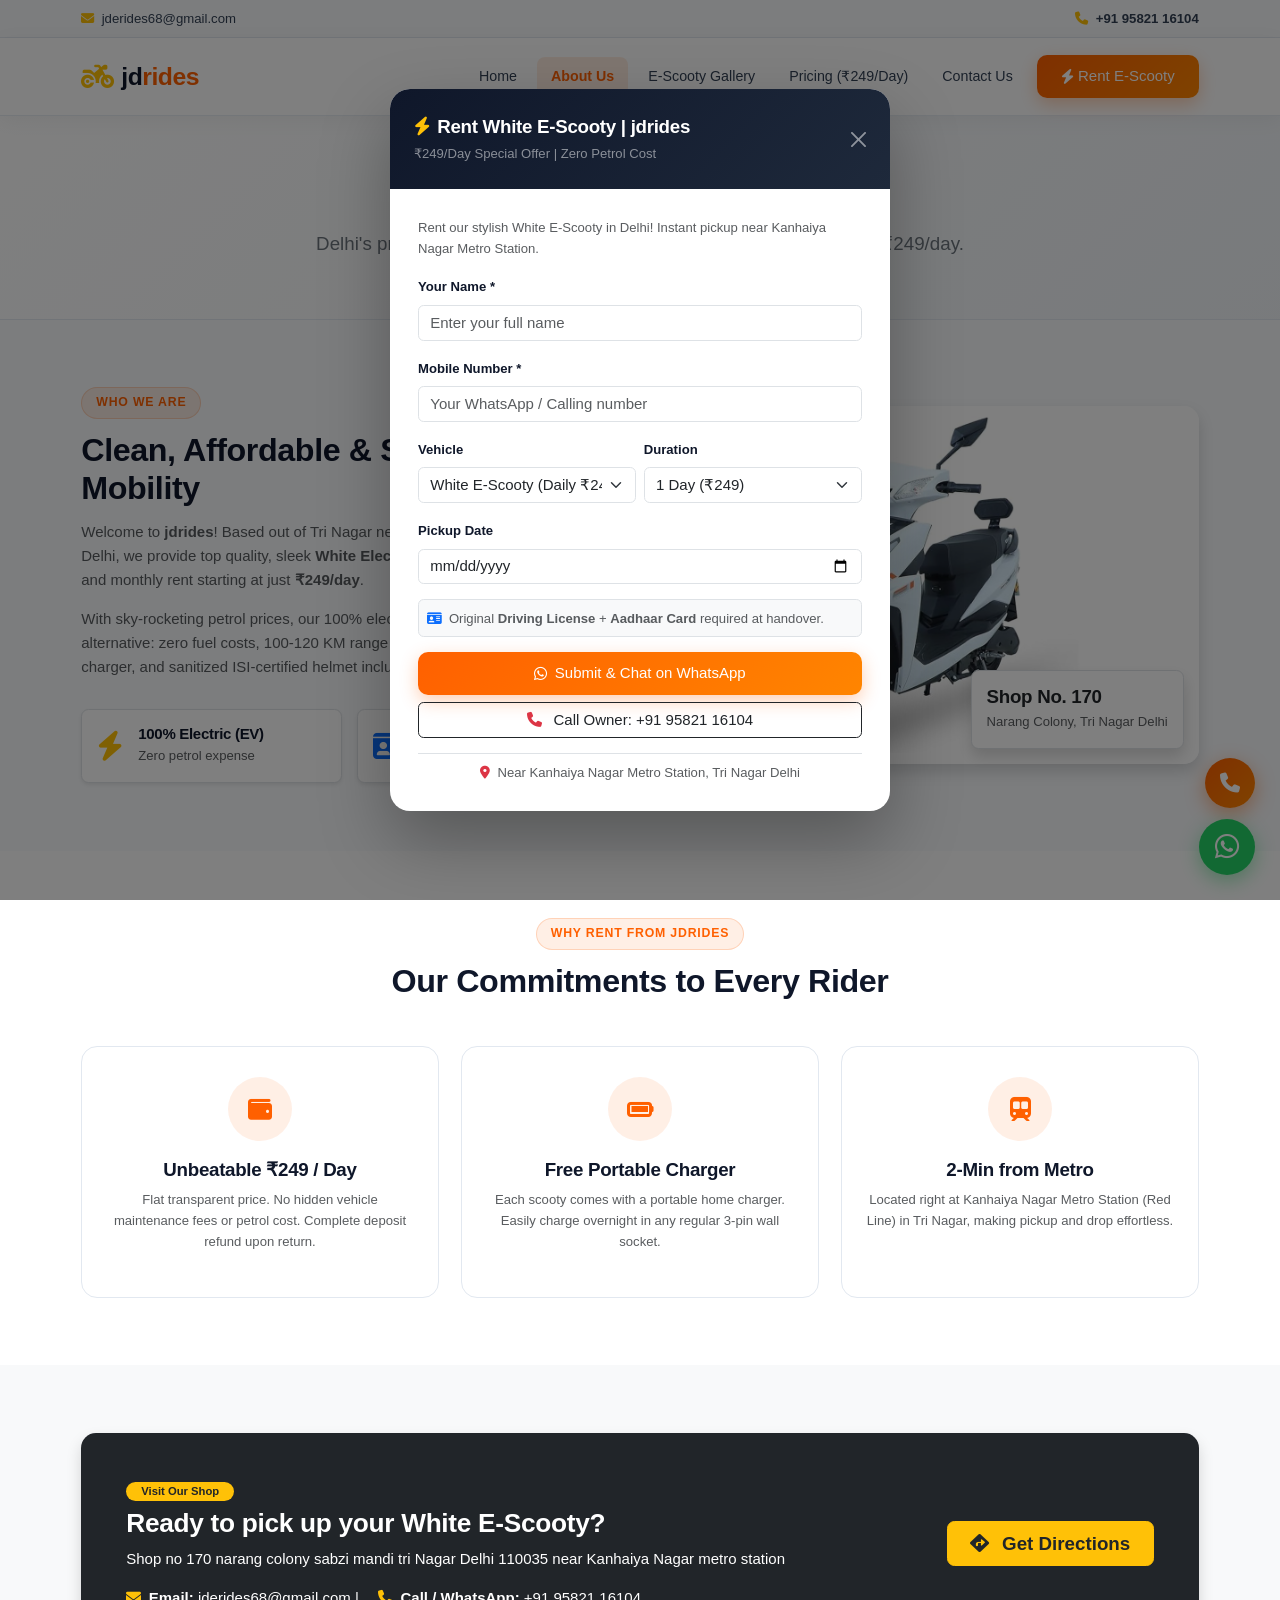
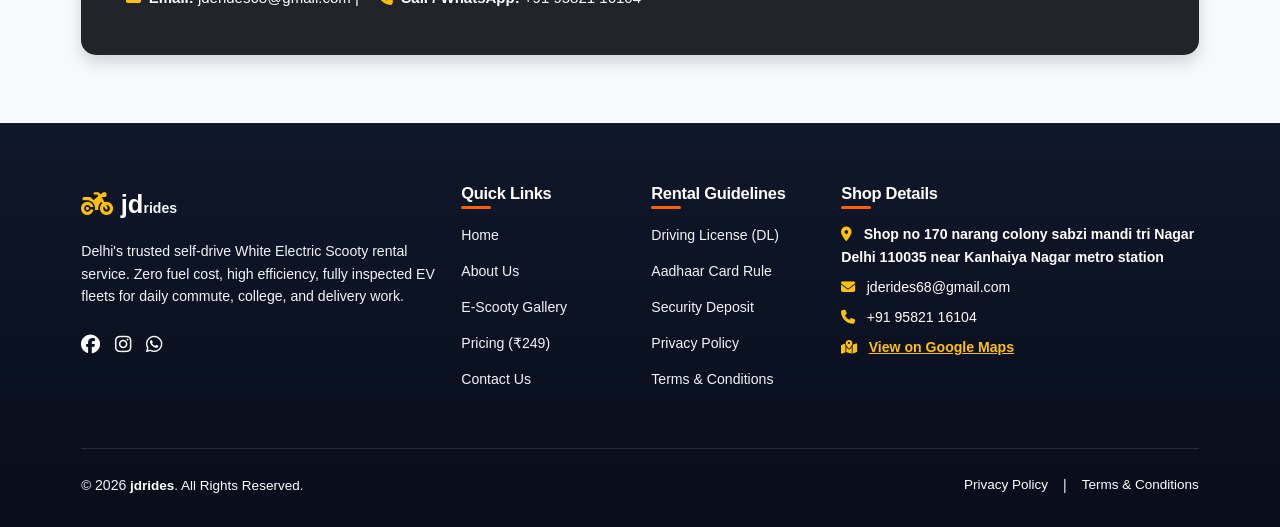
==== commit b6be6303: "all add alll pages add" ====
--- a/about.html
+++ b/about.html
@@ -1,4 +1,4 @@
-﻿<!DOCTYPE html>
+<!DOCTYPE html>
 <html lang="en">
 <head>
   <meta charset="UTF-8">
@@ -15,6 +15,8 @@
   <link href="https://fonts.googleapis.com/css2?family=Poppins:wght@300;400;500;600;700;800&display=swap" rel="stylesheet">
   <!-- Custom CSS -->
   <link rel="stylesheet" href="css/style.css">
+  <!-- AOS Animation CSS -->
+  <link href="https://unpkg.com/aos@2.3.1/dist/aos.css" rel="stylesheet">
 </head>
 <body>
 
@@ -36,7 +38,7 @@
   <nav class="navbar navbar-expand-lg navbar-light navbar-custom sticky-top">
     <div class="container">
       <a class="navbar-brand d-flex align-items-center" href="index.html">
-        <span class="scooty-icon"><i class="fa-solid fa-moped"></i></span>
+        <i class="fa-solid fa-motorcycle text-warning me-2 fs-3"></i>
         <span>jd<span class="brand-badge">rides</span></span>
       </a>
       <button class="navbar-toggler" type="button" data-bs-toggle="collapse" data-bs-target="#navbarMain">
@@ -103,9 +105,9 @@
           </div>
         </div>
 
-        <div class="col-lg-6">
+        <div class="col-lg-6" data-aos="fade-left">
           <div class="position-relative">
-            <img src="images/escooty-white-1.jpg" alt="About jdrides White E-Scooty" class="img-fluid rounded-4 shadow">
+            <img src="images/escooty-white-landscape.jpg" alt="About jdrides White E-Scooty" class="img-fluid rounded-4 shadow">
             <div class="position-absolute bottom-0 end-0 bg-white p-3 rounded-3 shadow m-3 border">
               <h5 class="fw-bold mb-0 text-dark">Shop No. 170</h5>
               <small class="text-muted">Narang Colony, Tri Nagar Delhi</small>
@@ -190,7 +192,7 @@
       <div class="row g-4">
         <div class="col-lg-4 col-md-6">
           <div class="footer-brand">
-            <i class="fa-solid fa-moped text-warning me-2"></i>jd<span class="text-warning">rides</span>
+            <i class="fa-solid fa-motorcycle text-warning me-2"></i>jd<span class="text-warning">rides</span>
           </div>
           <p class="text-white mb-4">
             Delhi's trusted self-drive White Electric Scooty rental service. Zero fuel cost, high efficiency, fully inspected EV fleets for daily commute, college, and delivery work.
@@ -343,6 +345,8 @@
 
   <!-- Bootstrap JS Bundle -->
   <script src="https://cdn.jsdelivr.net/npm/bootstrap@5.3.3/dist/js/bootstrap.bundle.min.js"></script>
+  <!-- AOS Animation JS -->
+  <script src="https://unpkg.com/aos@2.3.1/dist/aos.js"></script>
   <!-- Custom JS -->
   <script src="js/main.js"></script>
 </body>
--- a/css/style.css
+++ b/css/style.css
@@ -17,6 +17,10 @@
   --white-pure: #ffffff;
 }
 
+html {
+  font-size: 15px;
+}
+
 body {
   font-family: 'Poppins', -apple-system, BlinkMacSystemFont, 'Segoe UI', Roboto, sans-serif;
   color: var(--text-primary);
@@ -72,6 +76,20 @@
   font-size: 1.65rem;
   letter-spacing: -0.5px;
   color: #0f172a !important;
+}
+
+.navbar-brand .scooty-icon {
+  display: inline-flex;
+  align-items: center;
+  justify-content: center;
+  color: var(--primary-color);
+  font-size: 1.45rem;
+  margin-right: 8px;
+  transition: transform 0.3s ease;
+}
+
+.navbar-brand:hover .scooty-icon {
+  transform: translateX(3px);
 }
 
 .navbar-brand .brand-badge {
@@ -140,8 +158,8 @@
 .hero-section {
   position: relative;
   background: radial-gradient(circle at 15% 30%, rgba(255, 96, 0, 0.08) 0%, transparent 60%),
-              linear-gradient(135deg, rgba(255, 255, 255, 0.94) 0%, rgba(248, 250, 252, 0.88) 100%),
-              url('https://images.unsplash.com/photo-1558981403-c5f9899a28bc?auto=format&fit=crop&w=1800&q=80') center/cover no-repeat;
+              linear-gradient(135deg, rgba(255, 255, 255, 0.95) 0%, rgba(248, 250, 252, 0.92) 100%),
+              url('../images/escooty-white-1.jpg') center/cover no-repeat;
   min-height: 84vh;
   display: flex;
   align-items: center;
@@ -662,6 +680,103 @@
 
 #autoContactModal .modal-body {
   padding: 28px;
+}
+
+/* ---------------- How It Works (Step Cards) ---------------- */
+.step-card {
+  position: relative;
+  background: #ffffff;
+  border: 1px solid var(--card-border);
+  border-radius: 16px;
+  padding: 34px 22px 26px;
+  text-align: center;
+  transition: all 0.35s ease;
+  height: 100%;
+}
+
+.step-card:hover {
+  transform: translateY(-6px);
+  box-shadow: 0 15px 35px rgba(0, 0, 0, 0.08);
+  border-color: rgba(255, 96, 0, 0.4);
+}
+
+.step-badge {
+  position: absolute;
+  top: -12px;
+  left: 50%;
+  transform: translateX(-50%);
+  background: var(--primary-gradient);
+  color: #ffffff;
+  font-weight: 700;
+  font-size: 0.76rem;
+  padding: 3px 14px;
+  border-radius: 20px;
+  letter-spacing: 0.5px;
+  box-shadow: 0 4px 10px rgba(255, 96, 0, 0.35);
+}
+
+.step-icon-wrap {
+  width: 68px;
+  height: 68px;
+  margin: 10px auto 18px;
+  border-radius: 50%;
+  background: rgba(255, 96, 0, 0.1);
+  display: flex;
+  align-items: center;
+  justify-content: center;
+  font-size: 1.75rem;
+  color: var(--primary-color);
+  transition: all 0.35s ease;
+}
+
+.step-card:hover .step-icon-wrap {
+  background: var(--primary-gradient);
+  color: #ffffff;
+  transform: scale(1.08) rotate(5deg);
+}
+
+/* ---------------- EV Savings & Comparison Section ---------------- */
+.comparison-card {
+  border-radius: 18px;
+  overflow: hidden;
+  border: 2px solid var(--card-border);
+  background: #ffffff;
+  height: 100%;
+  transition: all 0.35s ease;
+}
+
+.comparison-card.highlight {
+  border-color: var(--primary-color);
+  box-shadow: 0 16px 35px rgba(255, 96, 0, 0.15);
+  position: relative;
+}
+
+.comparison-header {
+  padding: 22px;
+  border-bottom: 1px solid var(--card-border);
+}
+
+.comparison-card.highlight .comparison-header {
+  background: linear-gradient(135deg, rgba(255, 96, 0, 0.08) 0%, rgba(255, 133, 0, 0.14) 100%);
+}
+
+.comparison-list {
+  list-style: none;
+  padding: 20px 22px;
+  margin: 0;
+}
+
+.comparison-list li {
+  display: flex;
+  justify-content: space-between;
+  align-items: center;
+  padding: 11px 0;
+  border-bottom: 1px dashed var(--card-border);
+  font-size: 0.91rem;
+}
+
+.comparison-list li:last-child {
+  border-bottom: none;
 }
 
 /* ---------------- Responsive Rules ---------------- */
